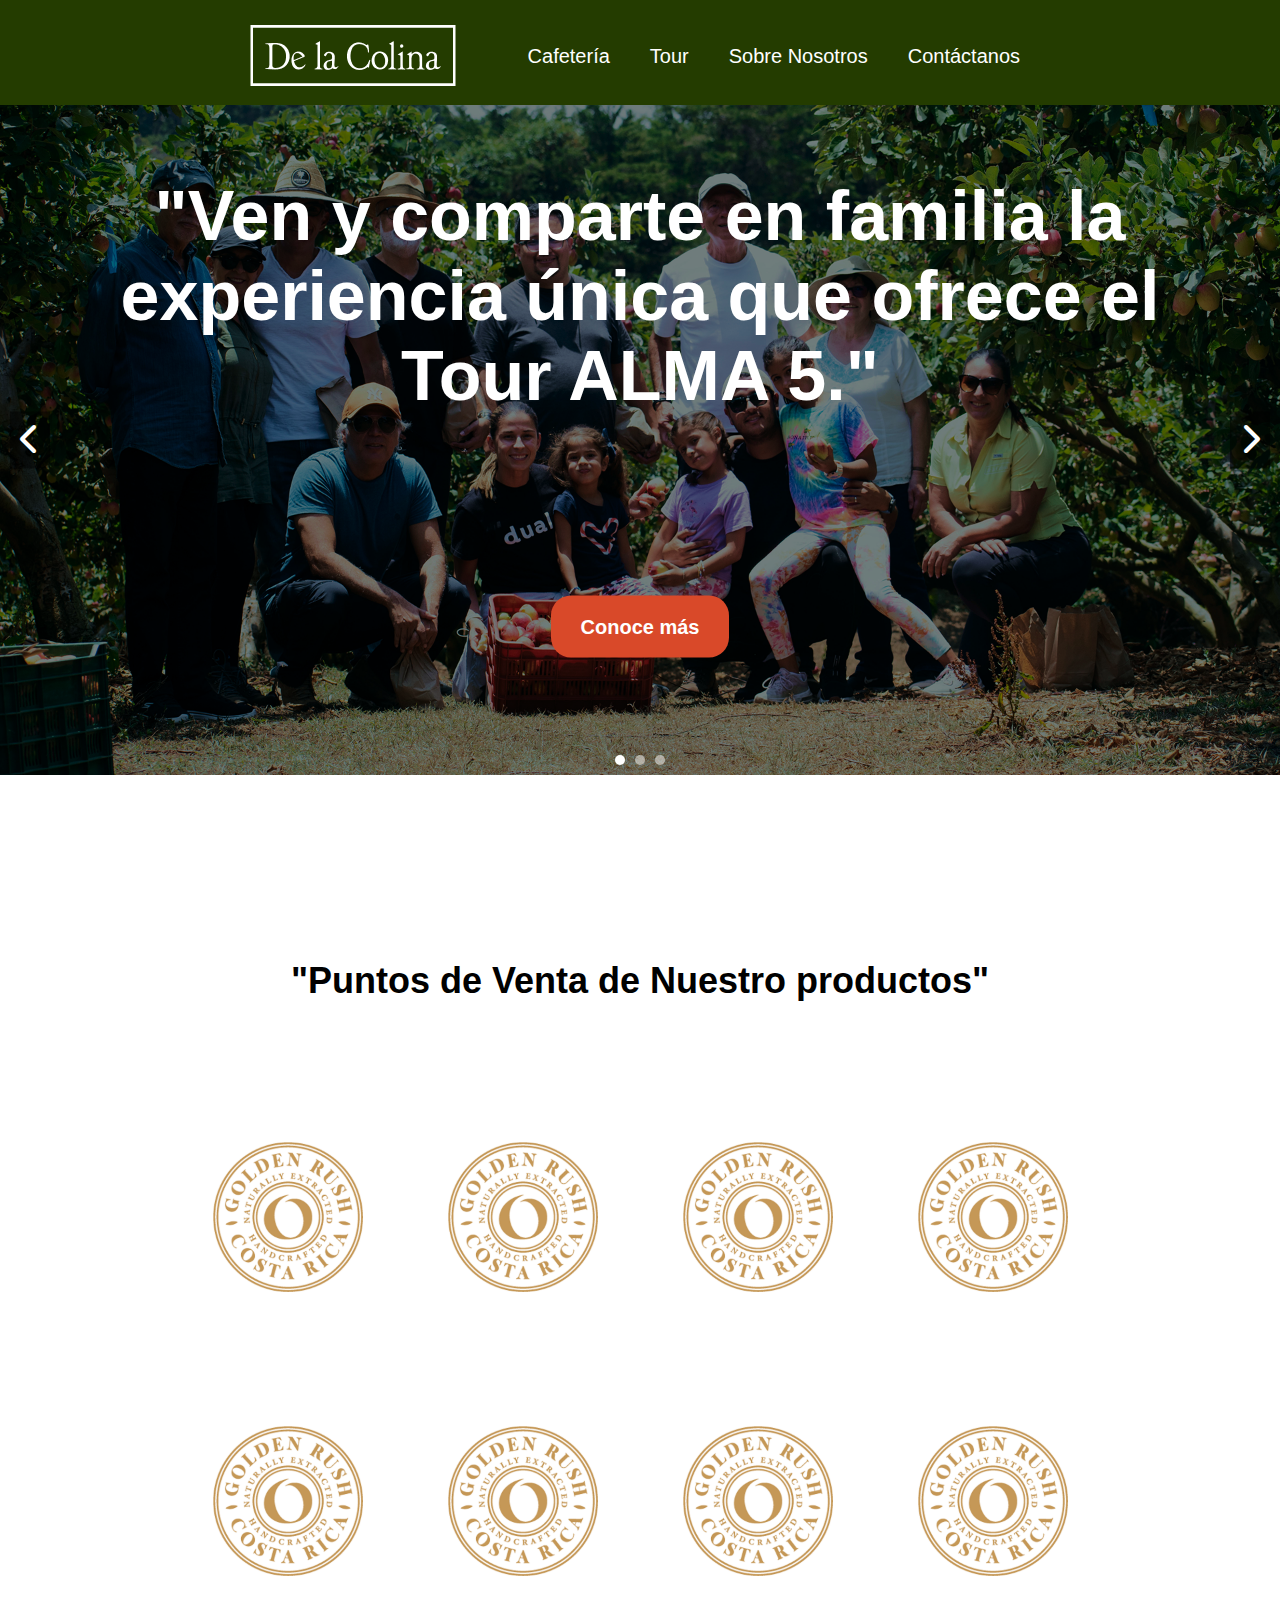
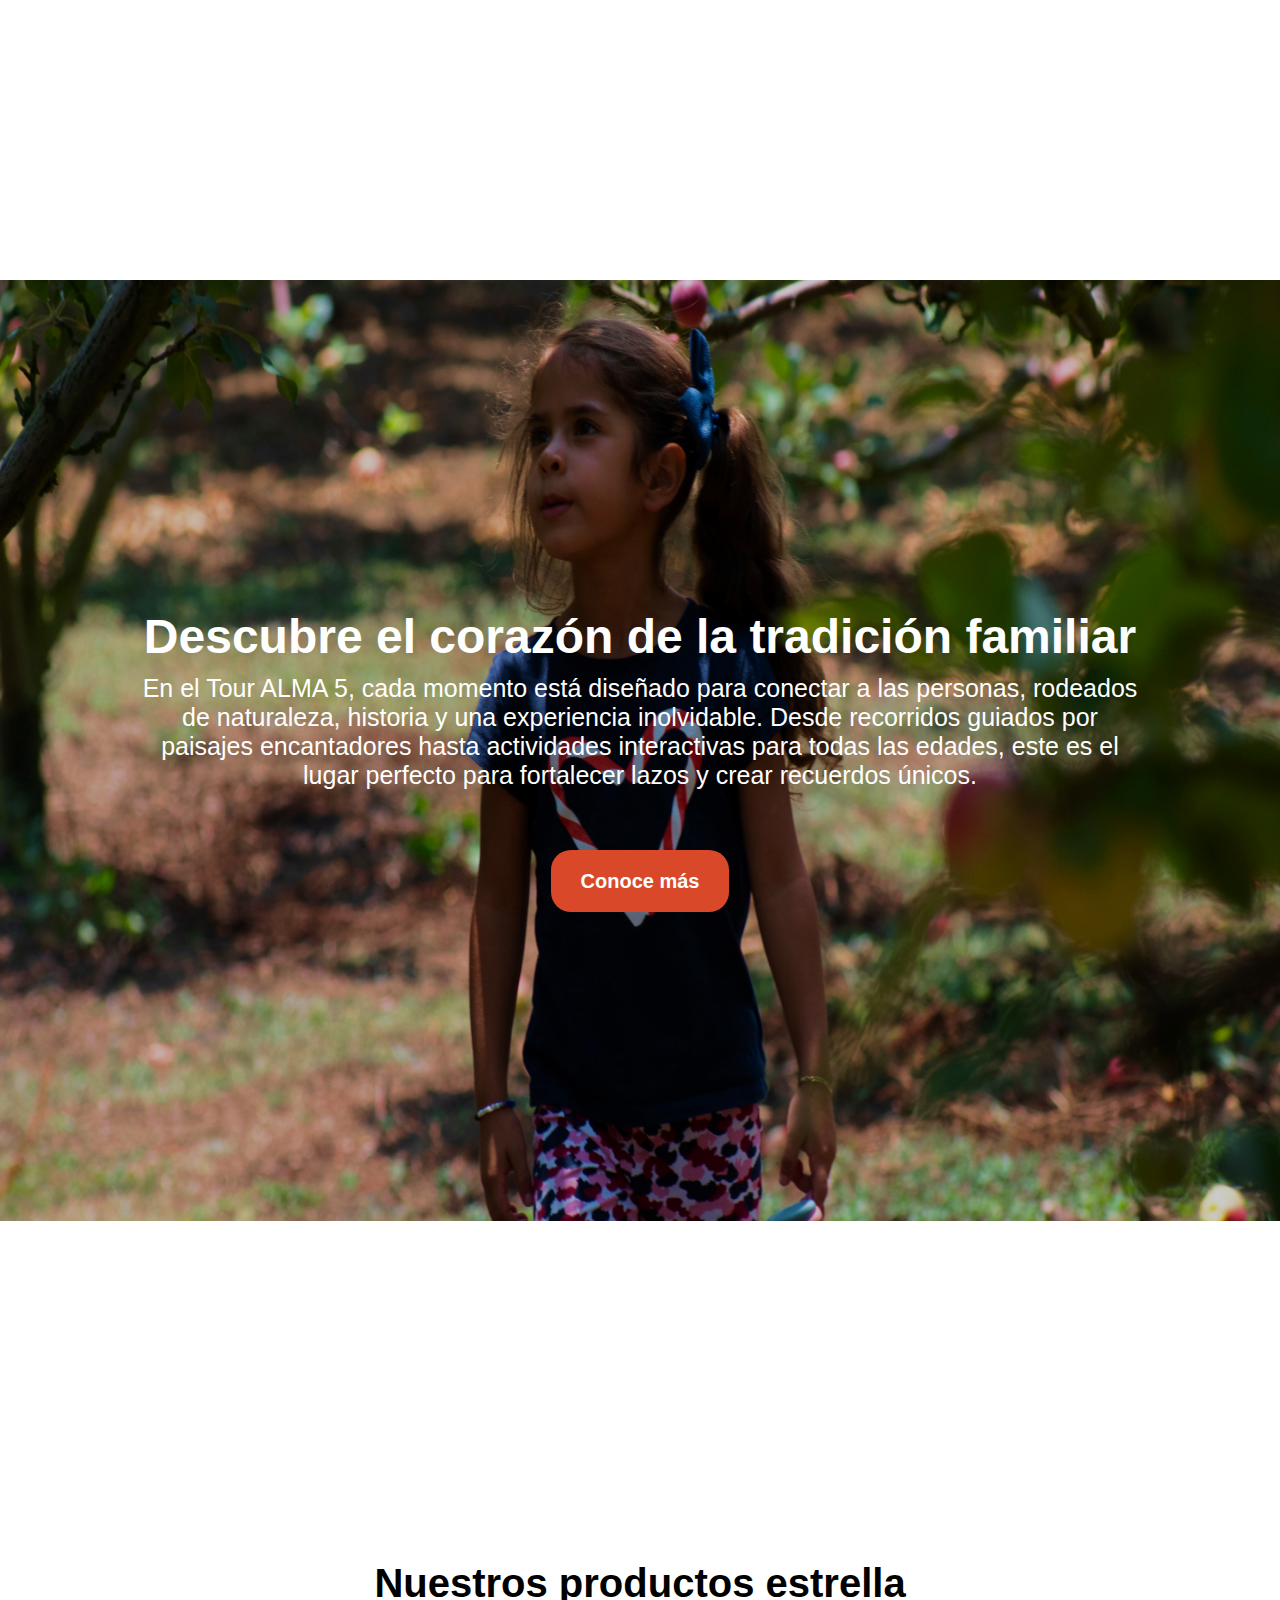
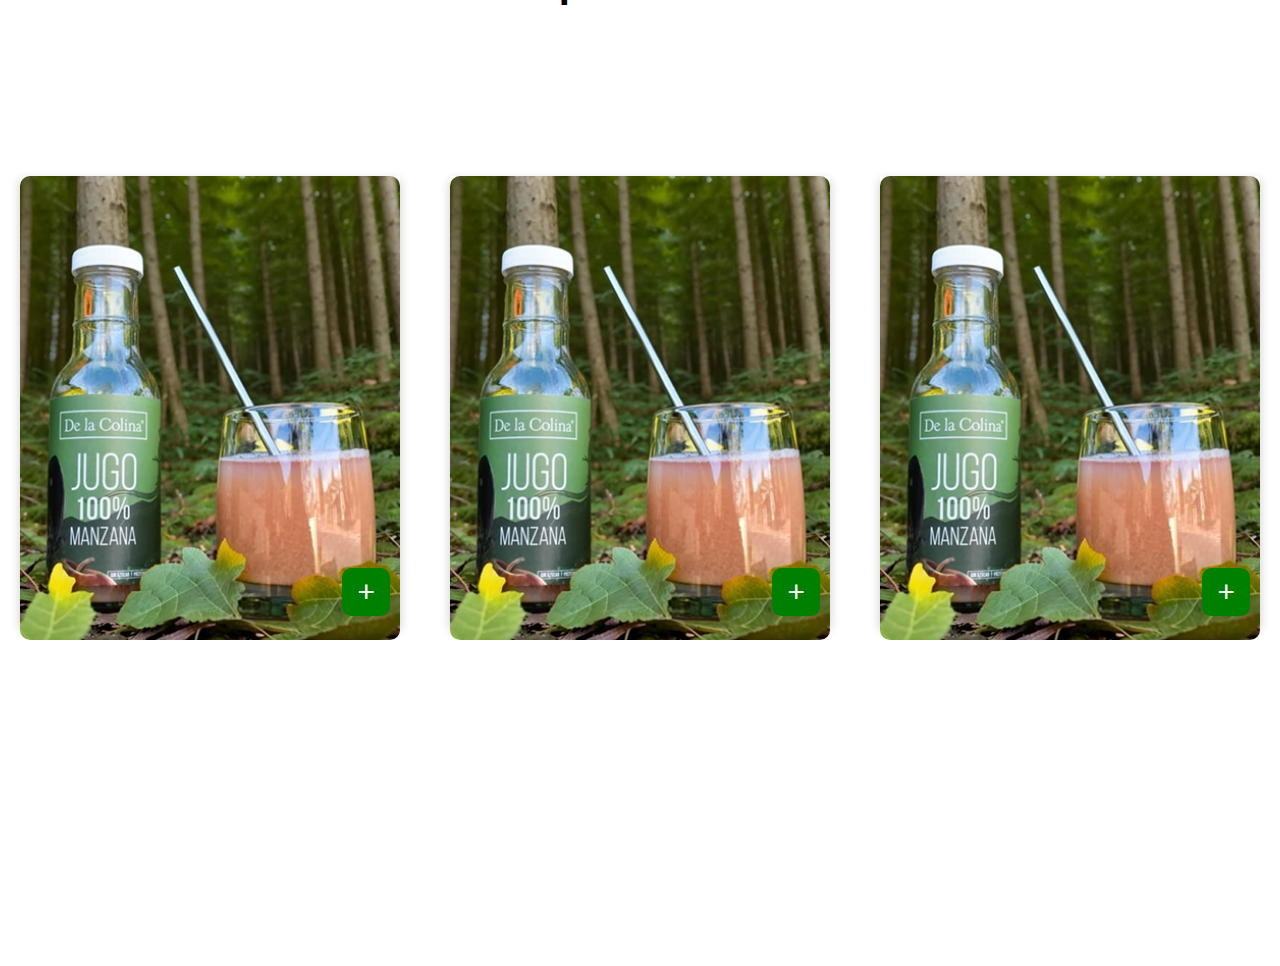
==== index.html @ 4a86878f "Add files via upload" ====
<!DOCTYPE html>
<html lang="en">
<head>
    <meta charset="UTF-8">
    <meta name="viewport" content="width=device-width, initial-scale=1.0">
    <title>De La Colina</title>
    <link rel="stylesheet" href="css/style.css">
    <link rel="stylesheet" href="https://cdnjs.cloudflare.com/ajax/libs/font-awesome/6.0.0-beta3/css/all.min.css">
</head>
<body>

    <header>
        <nav class="navbar">

            <div class="logo">
                <img src="imagenes/logo y menu/logo.png" alt="logo de la colina">
            </div>

            <ul>
                <li><a href="#">Cafetería</a></li>
                <li><a href="#">Tour</a></li>
                <li><a href="#"> Sobre Nosotros</a></li>
                <li><a href="#">Contáctanos</a></li>
            </ul>

            <div class="menu">
                <img src="imagenes/logo y menu/menu 3.png" alt="opciones de menu">
            </div>
        </nav>


        <!-- Banner principal -->
         <!-- Carrusel -->
         <section class="carousel-container">
            <div class="carousel">
                <div class="carousel-item">
                    <img src="imagenes/lading/banner.png" alt="Item 1">
                    <div class="carousel-overlay">
                        <h2 class="carousel-title1">"Ven y comparte en familia la <br> experiencia única que ofrece el <br>
                            Tour ALMA 5."</h2>
                        <a href="#" class="carousel-button">Conoce más</a>
                    </div>
                </div>
                <div class="carousel-item">
                    <img src="imagenes/lading/banner2.jpg" alt="Item 2">
                    <div class="carousel-overlay">
                        <h2 class="carousel-title2">"Sorpréndete con los sabores <br>
                             frescos de De la Colina, ven con <br>
                              tu familia y amigos . </h2>
                        <a href="#" class="carousel-button">Conoce más</a>
                    </div>
                </div>
                <div class="carousel-item">
                    <img src="imagenes/lading/banner3.png" alt="Item 3">
                    <div class="carousel-overlay">
                        <h2 class="carousel-title3">"Un emprendimiento creado y <br>
                             inspirado por  mujeres y sus familias <br>
                              en las montañas de Copey de Dota"</h2>
                        <a href="#" class="carousel-button">Conoce más</a>
                    </div>
                </div>
            </div>
        
            <!-- Flechas -->
            <div class="carousel-prev">
                <i class="fas fa-chevron-left"></i>
            </div>
            <div class="carousel-next">
                <i class="fas fa-chevron-right"></i>
            </div>
        
            <!-- Puntos -->
            <div class="carousel-dots">
                <span class="dot"></span>
                <span class="dot"></span>
                <span class="dot"></span>
            </div>
        </section>
        
    </header>


    <!-- Puntos de venta -->

    <section class="puntosventa-container">
        <article class="informacion-puntosventa">
            <h2 class="venta">"Puntos de Venta de Nuestro productos"</h2>
            <div class="fotos-puntosventa">
                <div class="fotos-venta">
                    <img src="imagenes/lading/logo-empresas.png" alt="">
                </div>
                <div class="fotos-venta">
                    <img src="imagenes/lading/logo-empresas.png" alt="">
                </div>
                <div class="fotos-venta">
                    <img src="imagenes/lading/logo-empresas.png" alt="">
                </div><div class="fotos-venta">
                    <img src="imagenes/lading/logo-empresas.png" alt="">
                </div>
            </div>

            <div class="fotos-puntosventa">
                <div class="fotos-venta">
                    <img src="imagenes/lading/logo-empresas.png" alt="">
                </div>
                <div class="fotos-venta">
                    <img src="imagenes/lading/logo-empresas.png" alt="">
                </div>
                <div class="fotos-venta">
                    <img src="imagenes/lading/logo-empresas.png" alt="">
                </div>
                <div class="fotos-venta">
                    <img src="imagenes/lading/logo-empresas.png" alt="">
                </div>
            </div>
        </article>
    </section>


    <!-- lading donde va a mostrar mas info del tour -->

    <section class="container-frutas">
        <article class="container-tour">
            <div class="foto-chiquita">
                <img src="imagenes/lading/tour de frutas landing.png" alt="">
                <div class="texto-sobre-foto">
                    <h2>Descubre el corazón de la tradición familiar</h2>
                    <p>En el Tour ALMA 5, cada momento está diseñado para conectar a las 
                        personas, rodeados de naturaleza, historia y una experiencia inolvidable.
                        Desde recorridos guiados por paisajes encantadores hasta actividades interactivas
                        para todas las edades, este es el lugar perfecto para fortalecer lazos y
                        crear recuerdos únicos.
                    </p>
                    <div class="info-tour">
                        <a href="#" class="infotour-button">Conoce más</a>
                    </div>
                    
                </div>
            </div>
        </article>
    </section>

    <!-- Productos estrella -->


    <section id="productos-estrella"  class="contenedor-productos">
        <h2>Nuestros productos estrella</h2>
    
        <div class="productos">
            <article class="producto">
                <figure>
                    <img src="imagenes/lading/jugo de manzana.png" alt="Jugo 100% Manzana">
                </figure>
                <button class="toggle-info" onclick="toggleInfo(0)">+</button>
                <div class="info oculto">
                    <h3>Jugo 100% de Manzana</h3>
                    <p>No solo ayuda a reducir el colesterol alto, equilibra los niveles de azúcar y disminuye el riesgo de problemas cardiovasculares.</p>
                    <h4>Información Nutricional</h4>
                    <ul>
                        <li><strong>Energía:</strong> 94 kcal</li>
                        <li><strong>Sodio:</strong> 35 mg (1%)</li>
                        <li><strong>Fibra:</strong> 0.4g</li>
                        <li><strong>Azúcares totales:</strong> 26g</li>
                        <li><strong>Hierro:</strong> 0.25g</li>
                        <li><strong>Calcio:</strong> 16 mg</li>
                    </ul>
                    <button class="toggle-info" onclick="toggleInfo(0)">-</button>
                </div>
            </article>
    
            <article class="producto">
                <figure>
                    <img src="imagenes/lading/jugo de manzana.png" alt="Jugo 100% Naranja">
                </figure>
                <button class="toggle-info" onclick="toggleInfo(1)">+</button>
                <div class="info oculto">
                    <h3>Jugo 100% de Naranja</h3>
                    <p>Ideal para aumentar tu energía, mejorar el sistema inmune y obtener una buena dosis de vitamina C.</p>
                    <h4>Información Nutricional</h4>
                    <ul>
                        <li><strong>Energía:</strong> 45 kcal</li>
                        <li><strong>Sodio:</strong> 15 mg (1%)</li>
                        <li><strong>Fibra:</strong> 0.8g</li>
                        <li><strong>Azúcares totales:</strong> 22g</li>
                        <li><strong>Hierro:</strong> 0.3g</li>
                        <li><strong>Calcio:</strong> 20 mg</li>
                    </ul>
                    <button class="toggle-info" onclick="toggleInfo(1)">-</button>
                </div>
            </article>
    
            <article class="producto">
                <figure>
                    <img src="imagenes/lading/jugo de manzana.png" alt="Jugo 100% Pera">
                </figure>
                <button class="toggle-info" onclick="toggleInfo(2)">+</button>
                <div class="info oculto">
                    <h3>Jugo 100% de Pera</h3>
                    <p>Una excelente fuente de fibra que favorece la digestión y ayuda a regular el colesterol.</p>
                    <h4>Información Nutricional</h4>
                    <ul>
                        <li><strong>Energía:</strong> 75 kcal</li>
                        <li><strong>Sodio:</strong> 10 mg (1%)</li>
                        <li><strong>Fibra:</strong> 1.2g</li>
                        <li><strong>Azúcares totales:</strong> 20g</li>
                        <li><strong>Hierro:</strong> 0.4g</li>
                        <li><strong>Calcio:</strong> 18 mg</li>
                    </ul>
                    <button class="toggle-info" onclick="toggleInfo(2)">-</button>
                </div>
            </article>
        </div>
    </section>
    
    
    

    






    <script src="scripts/index.js"></script>
    
</body>
</html>
---- css/style.css ----
*{
    padding: 0;
    margin: 0;
    text-decoration: none;
    list-style: none;
    box-sizing: border-box;
    font-family: sans-serif
}



.navbar {
    display: flex;
    justify-content: space-between;
    background: #243C00;
    padding: 5px 240px;
}

.navbar .container {
    width: 100%;
    max-width: 1440px;
    margin: 0 auto;
    display: flex;
    justify-content: space-between;
    align-items: center;
}

.logo {
    margin-top: 10px;
    padding: 10px;
}

ul {
    width: 100%;
    display: flex;
    justify-content: flex-end;
}

ul li {
    padding: 20px;
    margin-top: 20px;
}

li a {
    color: #fff;
    font-size: 20px;
    font-weight: 500;
}

ul .active li {
    display: inline-block;
}

.menu {
    margin-top: 20px;
    width: 50px;
    height: 60px;
    display: none;
}

header {
    height: 100vh;
    overflow: hidden;
}

.carousel-container {
    margin: 0 auto;
    overflow: hidden;
    position: relative;
}

.carousel {
    display: flex;
    transition: transform 0.5s ease-in-out;
}

.carousel-item {
    flex: 1 0 100%;
    display: flex;
    justify-content: center;
    position: relative;
}

.carousel-item img {
    width: 100%;
    height: 100%;
    object-fit: cover;
}

.carousel-overlay {
    position: absolute;
    top: 45%;
    left: 50%;
    width: 100%;
    transform: translate(-50%, -50%);
    color: #fff;
    text-align: center;
    z-index: 2;
}

.carousel-title1 {
    font-size: 70px;
    margin-bottom: 200px;
}

.carousel-title2 {
    font-size: 70px;
    margin-bottom: 200px;
}

.carousel-title3 {
    font-size: 70px;
    margin-bottom: 200px;
}

.carousel-button {
    background-color: #D94929;
    color: #fff;
    padding: 20px 30px;
    border-radius: 20px;
    text-decoration: none;
    font-size: 20px;
    font-weight: bold;
    transition: background-color 0.8s;
}

.carousel-button:hover {
    background-color: #fff;
    color: #D94929;
}

.carousel-prev, .carousel-next {
    position: absolute;
    top: 50%;
    transform: translateY(-50%);
    font-size: 2rem;
    color: #fff;
    background-color: rgba(0, 0, 0, 0.5);
    padding: 10px;
    cursor: pointer;
    z-index: 1;
}

.carousel-prev {
    left: 10px;
}

.carousel-next {
    right: 10px;
}

.carousel-dots {
    position: absolute;
    bottom: 10px;
    left: 50%;
    transform: translateX(-50%);
    display: flex;
    gap: 10px;
}

.dot {
    width: 10px;
    height: 10px;
    border-radius: 50%;
    background-color: rgba(255, 255, 255, 0.5);
    cursor: pointer;
}

.dot.active {
    background-color: #fff;
}


/* Puntos de venta */ 

.venta{
    padding-top: 60px;
    font-size: 36px;
    text-align: center;
}

.puntosventa-container {
    display: flex;
    align-items: center;
    justify-content: center;
}

.fotos-puntosventa {
    padding-top: 130px;
    display: flex;
    gap: 85px;
    flex-wrap: wrap;
}

.fotos-venta {
    flex: 1 1 auto;
    max-width: 150px;
    text-align: center; 
}

.fotos-venta img {
    width: 100%; 
    height: auto;
}


/* foto de banner chiquita */

.container-frutas {
    margin-top: 300px;
    max-width: 1920px;
    width: 100%;
    margin-left: auto;
    margin-right: auto;
}

.foto-chiquita {
    display: flex;
    align-items: center;
    position: relative;
    width: 100%;
}

.foto-chiquita img {
    width: 100%;
    height: auto;
    object-fit: cover;
}

.texto-sobre-foto {
    position: absolute;
    top: 50%;
    left: 50%;
    transform: translate(-50%, -50%);
    text-align: center;
    color: white; 
    width: 1000px;
}

h2 {
    font-size: 48px;
    margin-bottom: 10px;
}

p {
    font-size: 25px;
}

.info-tour{
    padding-top: 80px;
}

.infotour-button{
    background-color: #D94929;
    color: #fff;
    padding: 20px 30px;
    border-radius: 20px;
    text-decoration: none;
    font-size: 20px;
    font-weight: bold;
    transition: background-color 0.8s;
}

.infotour-button:hover {
    background-color: #fff;
    color: #D94929;
}



 /* Productos estrella */


 #productos-estrella {
    text-align: center;
    padding: 40px 20px;
    max-width: 1440px;  /* Establece el ancho máximo del contenedor */
    margin: 300px auto;  /* Centra el contenedor dentro de la pantalla */
}

#productos-estrella h2 {
    margin-bottom: 20px;
    font-size: 40px;  /* Aumenté el tamaño del título para que sea más legible */
}

.productos {
    display: flex;
    justify-content: center;
    align-items: center;
    gap: 50px;
    flex-wrap: wrap;
    padding-top: 150px;
}

.producto {
    position: relative;
    box-shadow: 0px 4px 10px rgba(0, 0, 0, 0.2);
    max-width: 400px;  /* Limita el ancho de cada producto */
    height: 450px;
    flex: 1 1 300px;  /* Hace que los productos se ajusten bien dentro del contenedor */
}

figure {
    margin: 0;
    text-align: center;
}

.producto img {
    width: 100%;  /* Hago que la imagen ocupe todo el ancho disponible del producto */
    height: 100%;
    border-radius: 10px;
    border: none;
    display: block;
    margin: 0 auto;
}

figcaption {
    margin-top: 10px;
    font-weight: bold;
}

.toggle-info {
    position: absolute;
    bottom: 10px;
    right: 10px;
    background-color: green;
    color: white;
    border: none;
    padding: 7px 15px;
    font-size: 30px;  
    border-radius: 20%;
    cursor: pointer;
}

.info {
    background: #9E9E9E;
    color: white;
    padding: 20px;
    border-radius: 10px;
    width: 400px;
    height: 526px;
    text-align: left;
    position: absolute;
    top: 50%;
    left: 50%;
    transform: translate(-50%, -50%);
    box-shadow: 0px 4px 10px rgba(0, 0, 0, 0.3);
}

.info h3, .info h4 {
    margin: 0 0 10px;
}

.info ul {
    display: flex;
    flex-direction: column;
    justify-content: space-evenly;
    padding-left: 15px;
    margin: 0;
}

.info ul li {
    margin-bottom: 5px;
    font-size: 13px;
}

.info li{
    padding: 0;
}


.info p {
    font-size: 15px;
    line-height: 1.5;
}

.oculto {
    display: none;
}


@media (max-width: 758px) {
    .menu {
        display: block; 
    }

    .menu img{
        width: 30px;
        margin-top: 10px;
    }
    
    ul {
        display: none;  
        background: #243c00ec;
        flex-direction: column;
        align-items: center;
        justify-content: center;
        position: absolute;
        width: 100%;
        top: 85px;
        padding: 0;  
    }

    ul.active {
        display: flex; 
    }

    ul li {
        display: block;  
    }
}
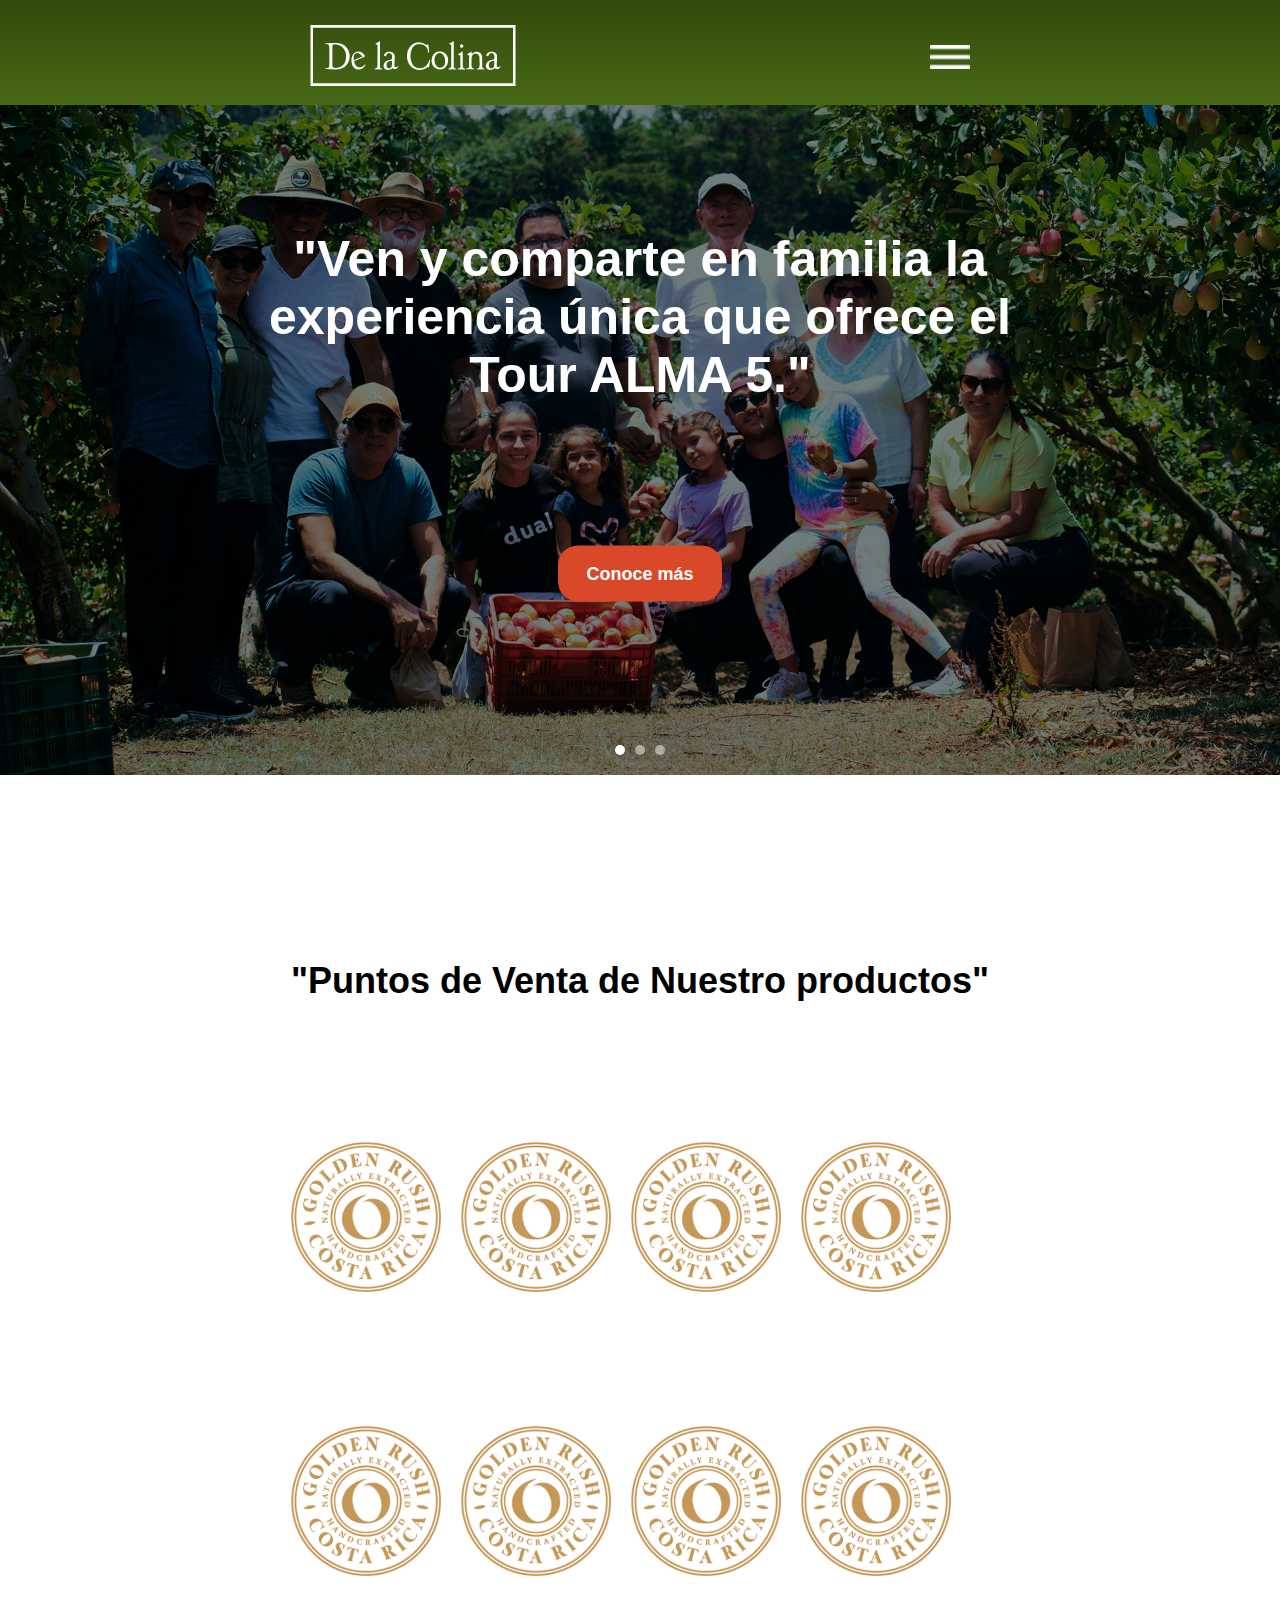
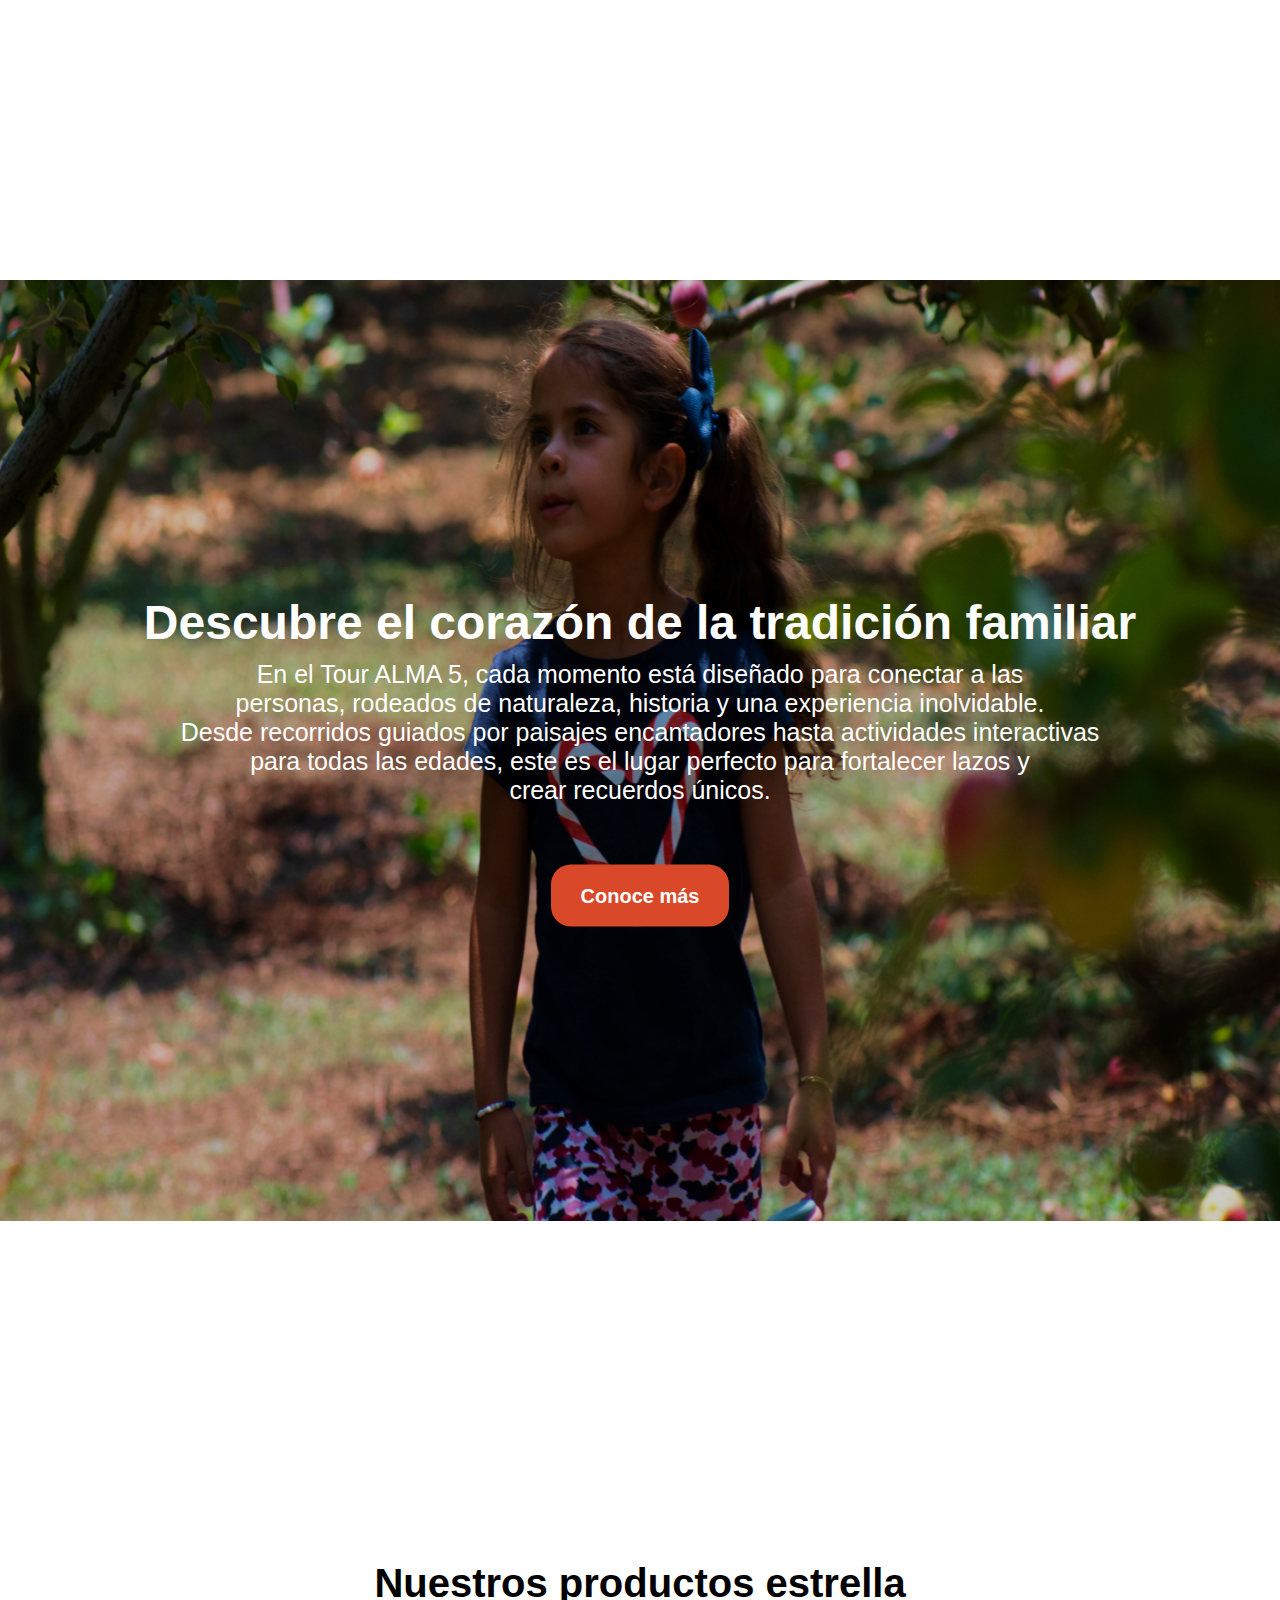
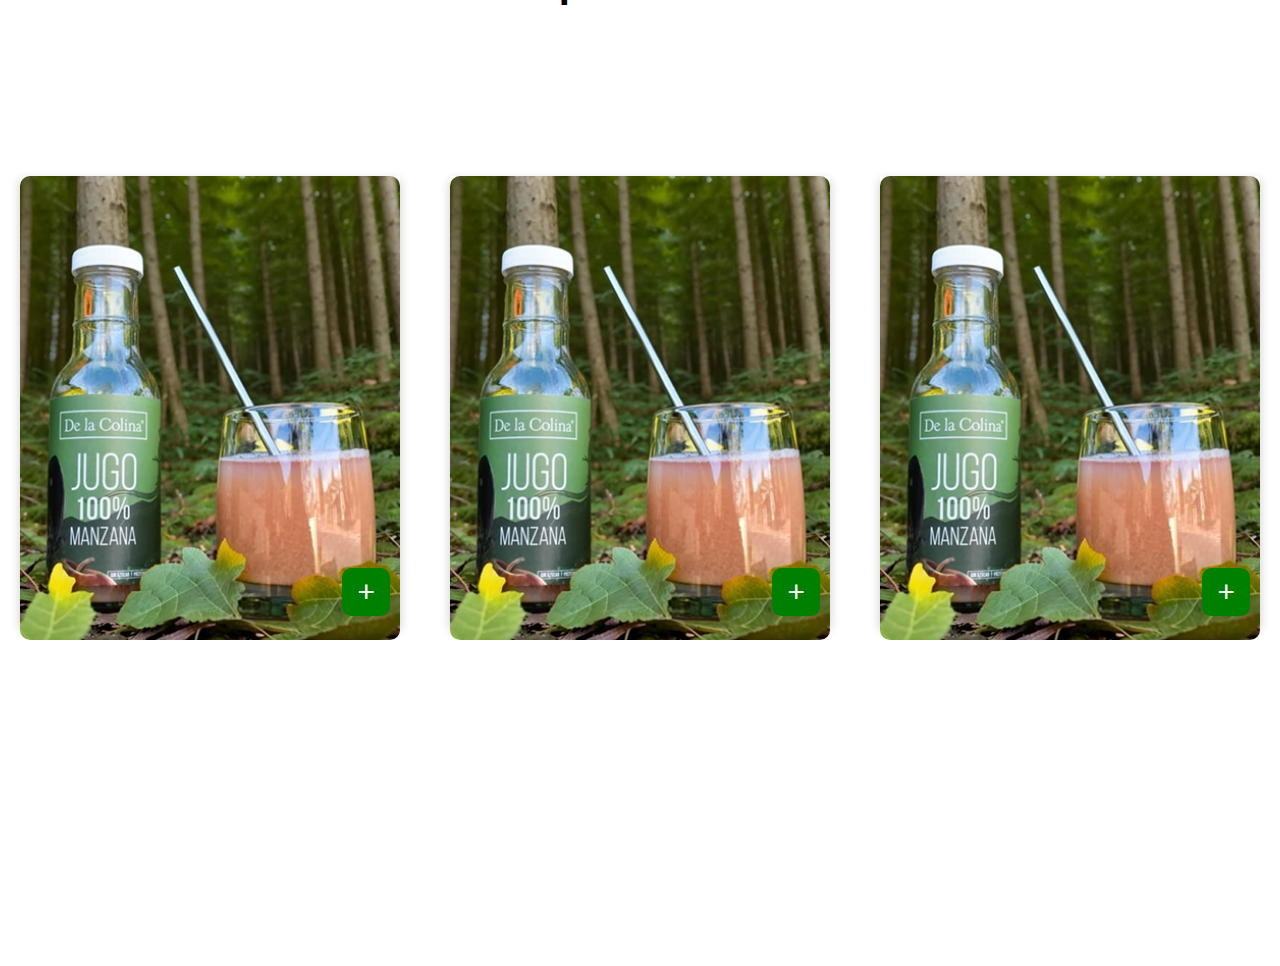
==== commit 0fd5c075: "beta1.3" ====
--- a/index.html
+++ b/index.html
@@ -1,5 +1,6 @@
 <!DOCTYPE html>
 <html lang="en">
+
 <head>
     <meta charset="UTF-8">
     <meta name="viewport" content="width=device-width, initial-scale=1.0">
@@ -7,6 +8,7 @@
     <link rel="stylesheet" href="css/style.css">
     <link rel="stylesheet" href="https://cdnjs.cloudflare.com/ajax/libs/font-awesome/6.0.0-beta3/css/all.min.css">
 </head>
+
 <body>
 
     <header>
@@ -16,7 +18,7 @@
                 <img src="imagenes/logo y menu/logo.png" alt="logo de la colina">
             </div>
 
-            <ul>
+            <ul class="opciones">
                 <li><a href="#">Cafetería</a></li>
                 <li><a href="#">Tour</a></li>
                 <li><a href="#"> Sobre Nosotros</a></li>
@@ -30,13 +32,14 @@
 
 
         <!-- Banner principal -->
-         <!-- Carrusel -->
-         <section class="carousel-container">
+        <!-- Carrusel -->
+        <section class="carousel-container">
             <div class="carousel">
                 <div class="carousel-item">
                     <img src="imagenes/lading/banner.png" alt="Item 1">
                     <div class="carousel-overlay">
-                        <h2 class="carousel-title1">"Ven y comparte en familia la <br> experiencia única que ofrece el <br>
+                        <h2 class="carousel-title1">"Ven y comparte en familia la <br> experiencia única que ofrece el
+                            <br>
                             Tour ALMA 5."</h2>
                         <a href="#" class="carousel-button">Conoce más</a>
                     </div>
@@ -45,8 +48,8 @@
                     <img src="imagenes/lading/banner2.jpg" alt="Item 2">
                     <div class="carousel-overlay">
                         <h2 class="carousel-title2">"Sorpréndete con los sabores <br>
-                             frescos de De la Colina, ven con <br>
-                              tu familia y amigos . </h2>
+                            frescos de De la Colina, ven con <br>
+                            tu familia y amigos . </h2>
                         <a href="#" class="carousel-button">Conoce más</a>
                     </div>
                 </div>
@@ -54,13 +57,13 @@
                     <img src="imagenes/lading/banner3.png" alt="Item 3">
                     <div class="carousel-overlay">
                         <h2 class="carousel-title3">"Un emprendimiento creado y <br>
-                             inspirado por  mujeres y sus familias <br>
-                              en las montañas de Copey de Dota"</h2>
+                            inspirado por mujeres y sus familias <br>
+                            en las montañas de Copey de Dota"</h2>
                         <a href="#" class="carousel-button">Conoce más</a>
                     </div>
                 </div>
             </div>
-        
+
             <!-- Flechas -->
             <div class="carousel-prev">
                 <i class="fas fa-chevron-left"></i>
@@ -68,7 +71,7 @@
             <div class="carousel-next">
                 <i class="fas fa-chevron-right"></i>
             </div>
-        
+
             <!-- Puntos -->
             <div class="carousel-dots">
                 <span class="dot"></span>
@@ -76,7 +79,7 @@
                 <span class="dot"></span>
             </div>
         </section>
-        
+
     </header>
 
 
@@ -94,7 +97,8 @@
                 </div>
                 <div class="fotos-venta">
                     <img src="imagenes/lading/logo-empresas.png" alt="">
-                </div><div class="fotos-venta">
+                </div>
+                <div class="fotos-venta">
                     <img src="imagenes/lading/logo-empresas.png" alt="">
                 </div>
             </div>
@@ -125,16 +129,16 @@
                 <img src="imagenes/lading/tour de frutas landing.png" alt="">
                 <div class="texto-sobre-foto">
                     <h2>Descubre el corazón de la tradición familiar</h2>
-                    <p>En el Tour ALMA 5, cada momento está diseñado para conectar a las 
-                        personas, rodeados de naturaleza, historia y una experiencia inolvidable.
-                        Desde recorridos guiados por paisajes encantadores hasta actividades interactivas
-                        para todas las edades, este es el lugar perfecto para fortalecer lazos y
+                    <p class="texto niña">En el Tour ALMA 5, cada momento está diseñado para conectar a las <br>
+                        personas, rodeados de naturaleza, historia y una experiencia inolvidable.<br>
+                        Desde recorridos guiados por paisajes encantadores hasta actividades interactivas<br>
+                        para todas las edades, este es el lugar perfecto para fortalecer lazos y<br>
                         crear recuerdos únicos.
                     </p>
                     <div class="info-tour">
                         <a href="#" class="infotour-button">Conoce más</a>
                     </div>
-                    
+
                 </div>
             </div>
         </article>
@@ -143,9 +147,9 @@
     <!-- Productos estrella -->
 
 
-    <section id="productos-estrella"  class="contenedor-productos">
+    <section id="productos-estrella" class="contenedor-productos">
         <h2>Nuestros productos estrella</h2>
-    
+
         <div class="productos">
             <article class="producto">
                 <figure>
@@ -154,7 +158,8 @@
                 <button class="toggle-info" onclick="toggleInfo(0)">+</button>
                 <div class="info oculto">
                     <h3>Jugo 100% de Manzana</h3>
-                    <p>No solo ayuda a reducir el colesterol alto, equilibra los niveles de azúcar y disminuye el riesgo de problemas cardiovasculares.</p>
+                    <p>No solo ayuda a reducir el colesterol alto, equilibra los niveles de azúcar y disminuye el riesgo
+                        de problemas cardiovasculares.</p>
                     <h4>Información Nutricional</h4>
                     <ul>
                         <li><strong>Energía:</strong> 94 kcal</li>
@@ -167,7 +172,7 @@
                     <button class="toggle-info" onclick="toggleInfo(0)">-</button>
                 </div>
             </article>
-    
+
             <article class="producto">
                 <figure>
                     <img src="imagenes/lading/jugo de manzana.png" alt="Jugo 100% Naranja">
@@ -175,7 +180,8 @@
                 <button class="toggle-info" onclick="toggleInfo(1)">+</button>
                 <div class="info oculto">
                     <h3>Jugo 100% de Naranja</h3>
-                    <p>Ideal para aumentar tu energía, mejorar el sistema inmune y obtener una buena dosis de vitamina C.</p>
+                    <p>Ideal para aumentar tu energía, mejorar el sistema inmune y obtener una buena dosis de vitamina
+                        C.</p>
                     <h4>Información Nutricional</h4>
                     <ul>
                         <li><strong>Energía:</strong> 45 kcal</li>
@@ -188,7 +194,7 @@
                     <button class="toggle-info" onclick="toggleInfo(1)">-</button>
                 </div>
             </article>
-    
+
             <article class="producto">
                 <figure>
                     <img src="imagenes/lading/jugo de manzana.png" alt="Jugo 100% Pera">
@@ -211,11 +217,11 @@
             </article>
         </div>
     </section>
-    
-    
-    
-
-    
+
+
+
+
+
 
 
 
@@ -223,6 +229,7 @@
 
 
     <script src="scripts/index.js"></script>
-    
+
 </body>
+
 </html>--- a/css/style.css
+++ b/css/style.css
@@ -1,19 +1,22 @@
-*{
+* {
     padding: 0;
     margin: 0;
     text-decoration: none;
     list-style: none;
     box-sizing: border-box;
-    font-family: sans-serif
-}
-
+    font-family: sans-serif;
+}
+
+html, body {
+    overflow-x: hidden;
+}
 
 
 .navbar {
     display: flex;
     justify-content: space-between;
-    background: #243C00;
-    padding: 5px 240px;
+    background: linear-gradient(180deg, rgba(36, 60, 0, 0.96) -20.81%, rgba(62, 103, 1, 0.90) 139.49%);
+    padding: 5px 300px; 
 }
 
 .navbar .container {
@@ -37,7 +40,7 @@
 }
 
 ul li {
-    padding: 20px;
+    padding: 15px;
     margin-top: 20px;
 }
 
@@ -83,7 +86,7 @@
 
 .carousel-item img {
     width: 100%;
-    height: 100%;
+    height: auto;  
     object-fit: cover;
 }
 
@@ -98,17 +101,7 @@
     z-index: 2;
 }
 
-.carousel-title1 {
-    font-size: 70px;
-    margin-bottom: 200px;
-}
-
-.carousel-title2 {
-    font-size: 70px;
-    margin-bottom: 200px;
-}
-
-.carousel-title3 {
+.carousel-title1, .carousel-title2, .carousel-title3 {
     font-size: 70px;
     margin-bottom: 200px;
 }
@@ -164,6 +157,8 @@
     border-radius: 50%;
     background-color: rgba(255, 255, 255, 0.5);
     cursor: pointer;
+    transition: background-color 0.3s ease;
+    margin-top: -150px;
 }
 
 .dot.active {
@@ -173,7 +168,7 @@
 
 /* Puntos de venta */ 
 
-.venta{
+.venta {
     padding-top: 60px;
     font-size: 36px;
     text-align: center;
@@ -188,18 +183,18 @@
 .fotos-puntosventa {
     padding-top: 130px;
     display: flex;
-    gap: 85px;
+    gap: 20px; /* Reducir espacio entre fotos */
     flex-wrap: wrap;
 }
 
 .fotos-venta {
-    flex: 1 1 auto;
+    flex: 1 1 100%;  /* Deja que las imágenes se ajusten */
     max-width: 150px;
-    text-align: center; 
+    text-align: center;
 }
 
 .fotos-venta img {
-    width: 100%; 
+    width: 100%;
     height: auto;
 }
 
@@ -233,7 +228,7 @@
     left: 50%;
     transform: translate(-50%, -50%);
     text-align: center;
-    color: white; 
+    color: white;
     width: 1000px;
 }
 
@@ -246,11 +241,11 @@
     font-size: 25px;
 }
 
-.info-tour{
+.info-tour {
     padding-top: 80px;
 }
 
-.infotour-button{
+.infotour-button {
     background-color: #D94929;
     color: #fff;
     padding: 20px 30px;
@@ -267,15 +262,13 @@
 }
 
 
-
- /* Productos estrella */
-
-
- #productos-estrella {
+/* Productos estrella */
+
+#productos-estrella {
     text-align: center;
     padding: 40px 20px;
-    max-width: 1440px;  /* Establece el ancho máximo del contenedor */
-    margin: 300px auto;  /* Centra el contenedor dentro de la pantalla */
+    max-width: 1440px;
+    margin: 300px auto;
 }
 
 #productos-estrella h2 {
@@ -295,15 +288,16 @@
 .producto {
     position: relative;
     box-shadow: 0px 4px 10px rgba(0, 0, 0, 0.2);
-    max-width: 400px;  /* Limita el ancho de cada producto */
+    max-width: 400px;
     height: 450px;
-    flex: 1 1 300px;  /* Hace que los productos se ajusten bien dentro del contenedor */
+    flex: 1 1 300px;
 }
 
 figure {
     margin: 0;
     text-align: center;
 }
+
 
 .producto img {
     width: 100%;  /* Hago que la imagen ocupe todo el ancho disponible del producto */
@@ -378,34 +372,339 @@
     display: none;
 }
 
-
-@media (max-width: 758px) {
+/* Media query para pantallas de 1440px */
+@media (max-width: 1440px) {
+    .carousel-title1, .carousel-title2, .carousel-title3 {
+        font-size: 60px;
+        margin-bottom: 180px;
+    }
+
+    .carousel-button {
+        padding: 18px 28px;
+        font-size: 18px;
+    }
+}
+
+/* Media query para pantallas de 1280px */
+@media (max-width: 1280px) {
+    .carousel-title1, .carousel-title2, .carousel-title3 {
+        font-size: 50px;
+        margin-bottom: 160px;
+    }
+
+    .carousel-button {
+        padding: 15px 25px;
+        font-size: 16px;
+    }
+}
+
+
+
+@media (max-width: 1280px) {
     .menu {
         display: block; 
     }
 
+
     .menu img{
-        width: 30px;
-        margin-top: 10px;
+        width: 40px;
+        margin-top: 20px;
+    }
+
+    .carousel {
+        display: flex;
+        transition: transform 0.5s ease-in-out;
+        width: 100%;
+        object-fit: cover;
     }
     
-    ul {
-        display: none;  
-        background: #243c00ec;
+    .carousel-item {
+        flex: 1 0 100%;
+        display: flex;
+        justify-content: center;
+        position: relative;
+    }
+    
+    ul.opciones {
+        display: none;
+        position: absolute;  
+        background: #243c00;
         flex-direction: column;
         align-items: center;
         justify-content: center;
-        position: absolute;
         width: 100%;
-        top: 85px;
-        padding: 0;  
+        top: 90px;
+        padding: 0 0 70px 0;
+        left: 0;  
     }
 
     ul.active {
-        display: flex; 
+        display: flex;
+        z-index: 10; 
     }
 
     ul li {
         display: block;  
     }
-}
+
+    .carousel-prev  {
+        display:  none;
+    }
+    
+    .carousel-next{
+        display: none;
+    }
+
+    .carousel-button {
+        padding: 18px 28px;
+        font-size: 18px;
+    }
+
+
+
+
+    /* puntos */
+    .carousel-dots {
+        position: absolute;
+        bottom: 10px;
+        left: 50%;
+        transform: translateX(-50%);
+        display: flex;
+        gap: 10px;
+        z-index: 10;
+    }
+    
+    .dot {
+        width: 10px;
+        height: 10px;
+        border-radius: 50%;
+        background-color: rgba(255, 255, 255, 0.5);
+        cursor: pointer;
+        margin-top: -20px;
+    }
+    
+    .dot.active {
+        background-color: #fff;
+    }
+    
+}
+
+
+/* Media query para pantallas de 758px */
+@media (max-width: 758px) {
+    .navbar {
+        padding: 5px 10px; 
+    }
+
+    .carousel-title1, .carousel-title2, .carousel-title3 {
+        font-size: 40px;
+        margin-bottom: 140px;
+    }
+
+    .carousel-button {
+        padding: 12px 20px;
+        font-size: 14px;
+    }
+
+    /* Ajuste de la imagen del carrusel */
+    .carousel-item img {
+        object-fit: cover;
+        height: 800px; /* Asegúrate de ajustar la altura de la imagen */
+        width: 100%;
+    }
+
+
+
+
+    .fotos-puntosventa {
+        display: flex;
+        gap: 20px;
+        justify-content: center;
+    }
+
+    .fotos-venta {
+        flex: 1 1 100%;  /* 1 imagen por fila */
+        max-width: 200px;  /* Limitar el tamaño máximo de las imágenes */
+    }
+
+
+    .container-frutas{
+        margin-top: 200px;
+    }
+
+
+    .foto-chiquita img {
+        object-fit: cover;
+        height: 500px;  /* Ajusta la altura de la imagen */
+    }
+
+    .texto-sobre-foto h2 {
+        flex-wrap: wrap;
+        font-size: 25px;  /* Reducir el tamaño del título */
+    }
+
+    .texto-sobre-foto p {
+        font-size: 10px;  /* Reducir el tamaño del texto */
+    }
+
+    .infotour-button {
+        background-color: #D94929;
+        color: #fff;
+        padding: 7px 15px;
+        border-radius: 20px;
+        text-decoration: none;
+        font-size: 15px;
+        font-weight: bold;
+        transition: background-color 0.8s;
+    }
+
+
+    
+}
+
+/* Media query para pantallas menores de 500px (móviles) */
+@media (max-width: 500px) {
+
+    .logo img{
+        width: 150px;
+        height: auto;
+        
+    }
+
+    .menu img{
+        margin-top: 0;
+    }
+
+    .navbar{
+        padding:  5px 5px;
+    }
+
+    .carousel-title1, .carousel-title2, .carousel-title3 {
+        font-size: 30px;
+        margin-bottom: 120px;
+    }
+
+   
+
+    /* Ajuste de la imagen del carrusel */
+    .carousel-item img {
+        height: 700px; /* Ajusta la altura de la imagen en pantallas pequeñas */
+        width: 100%;
+        object-fit: cover;
+    }
+
+    .infotour-button {
+        background-color: #D94929;
+        color: #fff;
+        padding: 7px 15px;
+        border-radius: 20px;
+        font-size: 15px;
+        font-weight: bold;
+        transition: background-color 0.8s;
+    }
+
+
+
+
+    .navbar {
+        padding: 5px 5px;
+    }
+
+    .foto-chiquita img {
+        object-fit: cover;
+        height: 600px;  /* Reducir la altura de la imagen en pantallas muy pequeñas */
+    }
+
+    .texto-sobre-foto h2 {
+        font-size: 15px;  /* Reducir aún más el tamaño del título */
+    }
+
+    .texto-sobre-foto p {
+        font-size: 7px;  /* Reducir el tamaño del texto */
+    }
+
+    #productos-estrella h2 {
+        font-size: 24px;  /* Reducir tamaño de los títulos */
+    }
+
+    .productos {
+        gap: 15px;
+        padding-top: 20px;
+    }
+
+    .producto {
+        max-width: 300px; 
+        height: 300px; 
+    }
+
+    .producto img {
+        height: 300px;  
+    }
+
+    .foto-chiquita img {
+        object-fit: cover;
+        height: 500px;  /* Ajusta la altura de la imagen */
+    }
+    
+.toggle-info {
+    position: absolute;
+    bottom: 10px;
+    right: 10px;
+    background-color: green;
+    color: white;
+    border: none;
+    padding: 7px 15px;
+    font-size: 25px;  
+    border-radius: 20%;
+    cursor: pointer;
+}
+
+.info {
+    background: #9E9E9E;
+    color: white;
+    padding: 20px;
+    border-radius: 10px;
+    width: 300px;
+    height: 300px;
+    text-align: left;
+    position: absolute;
+    top: 50%;
+    left: 50%;
+    transform: translate(-50%, -50%);
+    box-shadow: 0px 4px 10px rgba(0, 0, 0, 0.3);
+}
+
+.info h3, .info h4 {
+    margin: 0 0 5px;
+}
+
+.info h4{
+    font-size: 15px;
+}
+
+.info ul {
+    display: flex;
+    flex-direction: column;
+    justify-content: space-evenly;
+    padding-left: 5px;
+    margin: 0;
+}
+
+.info ul li {
+    margin-bottom: 0px;
+    font-size: 10px;
+}
+
+.info li{
+    padding: 0;
+}
+
+
+.info p {
+    font-size: 10px;
+    line-height: 1.5;
+}
+
+}
+
+
